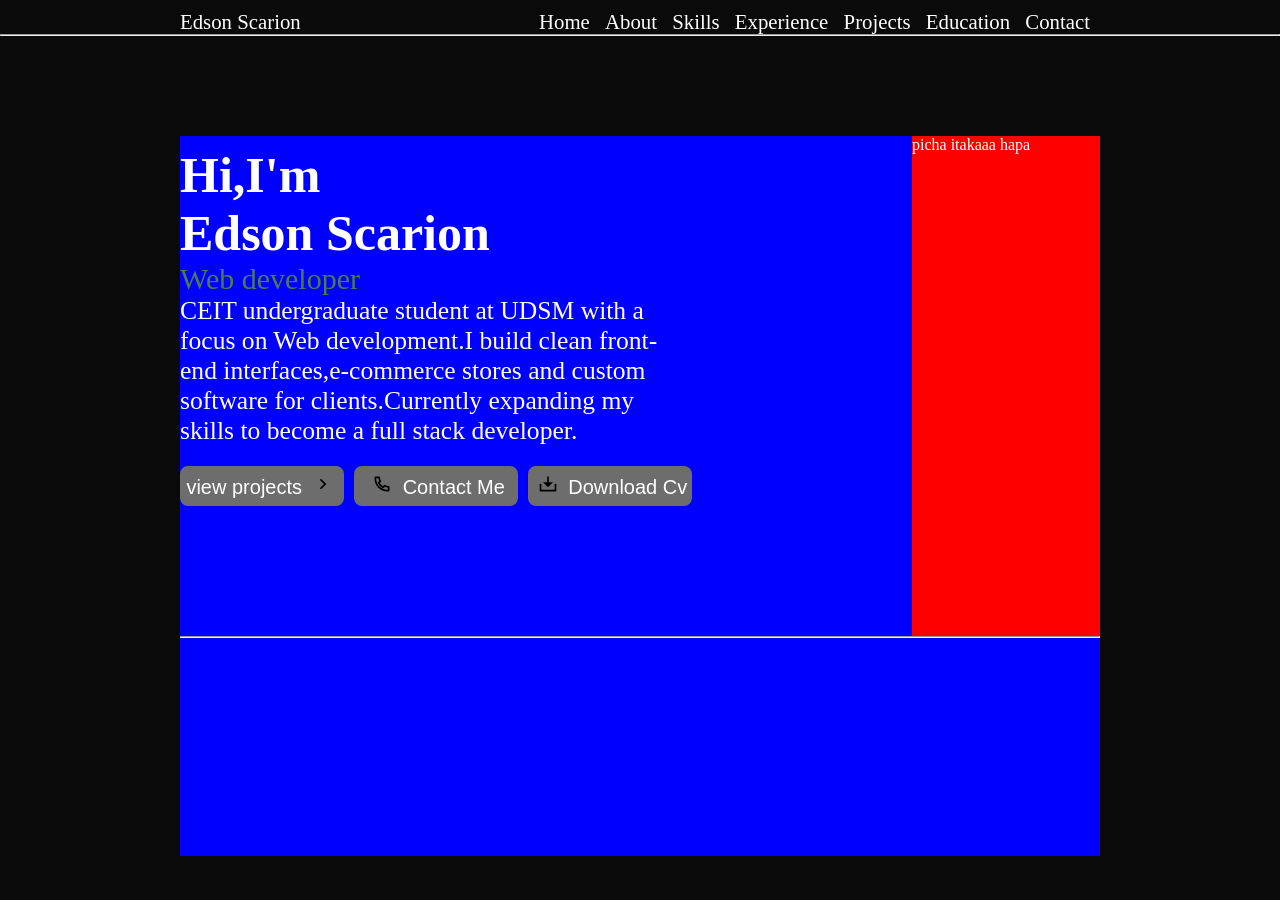
==== website.html @ 33a3bc7f "the second that i was working on my website and today i was working on the first part which is home " ====
<!DOCTYPE html>
<html lang="en">
<head>
    <meta charset="UTF-8">
    <meta name="viewport" content="width=device-width, initial-scale=1.0">
    <title>edtec website</title>
    <link rel="stylesheet" href="website.css">
</head>
<body>
    <header>
        <p>Edson Scarion</p>
        <nav>
            <a href="#">Home</a>
            <a href="#">About</a>
            <a href="#">Skills</a>
            <a href="#">Experience</a>
            <a href="#">Projects</a>
            <a href="#">Education</a>
            <a href="#">Contact</a>
            <a href="#"></a>
        </nav>
    </header>
    <hr>
    <main>
        <div class="home">
         <div class="container">
             <div class="homeExp">
                    <h1>Hi,I'm <br>Edson Scarion</h1>
                    <p class="role">Web developer</p>
                   <p class="brief">CEIT undergraduate student at UDSM
                      with a focus on Web development.I build clean 
                      front-end interfaces,e-commerce stores and custom software
                     for clients.Currently expanding my  skills to become a full stack 
                      developer.
                   </p> 
                   <div class="button">
                     <button>view projects <img src="arrow-right-s-line.svg" alt=""></button>
                     <button><img src="phone-line.svg" alt=""> Contact Me</button>
                     <button><img src="download-2-line.svg" alt=""> Download Cv</button>
                   </div>           
             </div> 
             <div class="homeImage">
                picha itakaaa hapa
             </div>       
         </div>
         <hr>

        </div>
    </main>
</body>
</html>
---- website.css ----
*,body{
    margin: 0;
    padding: 0;
    box-sizing: border-box;
    color: #ffffff;
}
body{
    background-color: #0a0a0a;
}
header{
    display: flex;
    flex-direction: row;
     margin: 10px 180px 0 180px;
     font-size: 1.3rem;
}
nav{
    margin-left: auto;
}
main{
   margin: 100px 180px 0 180px;
}
a{
    padding-left: 10px;
    text-decoration: none; 
}
.home{
    background-color: blue;
    width: 100%;
    height: 80vh;
}
.homeExp{
    width: 40vw;
    margin-top: 10px;
}
.container{
    display: flex;
    flex-direction: row;
    gap: 20px;
}
.homeImage{
    width: 400px;
    height: 500px;
    background-color: red;
    margin-left: 200px;
}
h1{
    font-size: 50px;
}
.role{
    font-size: 30px;
    color: #4a7b57;
}
.brief{
    font-size: 1.6rem;
    color:white ;
}
.button{
    margin-top: 20px;
    display: flex;
    flex-direction: row;
    gap: 10px;
}
button{
    color: white;
    background-color:#6d6d6d ;
    width: 200px;
    height: 40px;
    border-radius: 8px;
    border: 2px solid #6d6d6d;
    justify-content: center;
    font-size: 20px;
}
button img{
    width: 30px;
    height: 20px;
}
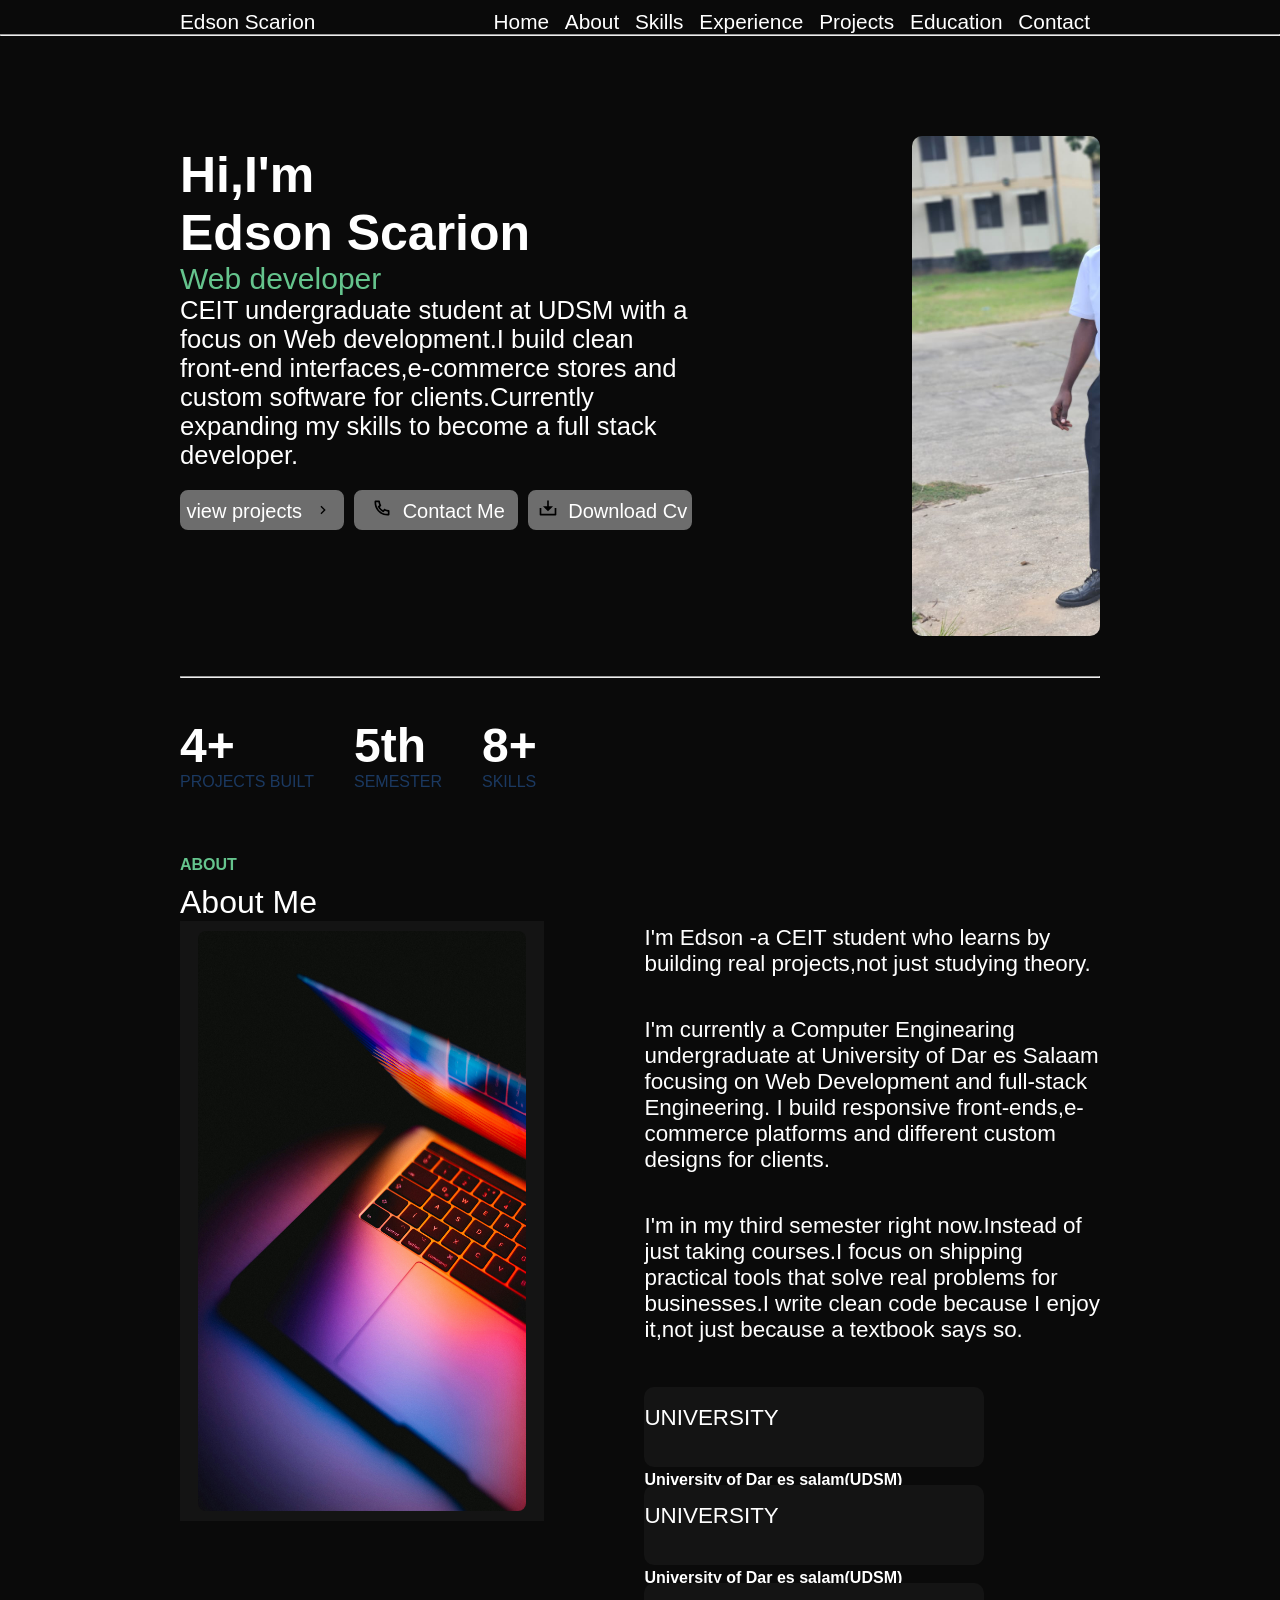
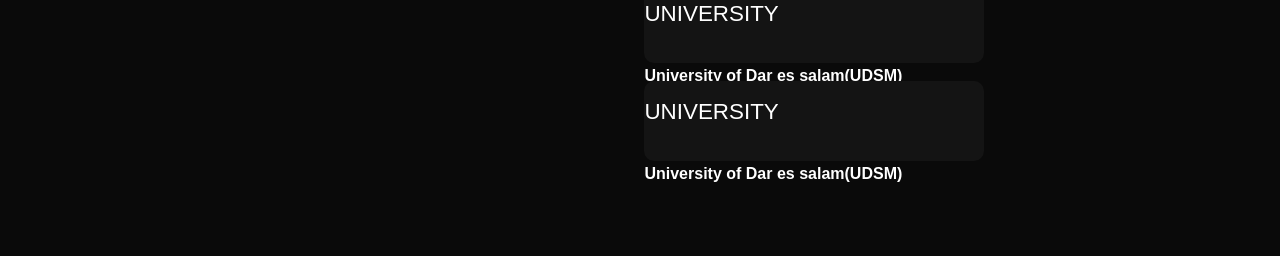
==== commit d7303549: "i was working on the about part and i was finishing the home part for few things" ====
--- a/website.html
+++ b/website.html
@@ -19,8 +19,9 @@
             <a href="#">Contact</a>
             <a href="#"></a>
         </nav>
+       
     </header>
-    <hr>
+   <hr class="separate">
     <main>
         <div class="home">
          <div class="container">
@@ -34,17 +35,76 @@
                       developer.
                    </p> 
                    <div class="button">
-                     <button>view projects <img src="arrow-right-s-line.svg" alt=""></button>
+                     <button >view projects <img src="arrow-right-s-line.svg" alt="" class="first"></button>
                      <button><img src="phone-line.svg" alt=""> Contact Me</button>
                      <button><img src="download-2-line.svg" alt=""> Download Cv</button>
                    </div>           
              </div> 
              <div class="homeImage">
-                picha itakaaa hapa
+                <img src="photo1.jpeg" alt="">
              </div>       
          </div>
          <hr>
+         <div class="homeNumber">
+            <section>
+                <h2>4+</h2>
+                <p>PROJECTS BUILT</p>
+            </section>
+            <section>
+                <h2>5th</h2>
+                <p>SEMESTER</p>
+            </section>
+            <section>
+                <h2>8+</h2>
+                <p>SKILLS</p>
+            </section>
+         </div>
+        </div>
+        <div class="about">
+            <h3>ABOUT</h3>
+            <p class="para">About Me</p>
+            <div class="imageExpl">
+                <div class="image">
+                   <img src="andras-vas-Bd7gNnWJBkU-unsplash.jpg" alt="">
 
+                </div>
+                <div class="content">
+                    <p class="first">
+                        I'm Edson -a CEIT student who learns by building
+                        real projects,not just studying theory.
+                    </p>
+                    <p class="second">
+                        I'm currently a Computer Enginearing undergraduate at University of Dar es Salaam focusing on Web Development and full-stack Engineering.
+                        I build responsive front-ends,e-commerce platforms and different custom designs for clients.
+                    </p>
+                    <p class="third">
+                        I'm in my third semester right now.Instead of just taking courses.I focus on shipping practical tools that solve
+                        real problems for businesses.I write clean code because I enjoy it,not just because a textbook says so.
+                    </p>
+                    <div class="newBtn">
+                        <div class="text one">
+                            <div class="small"><img src="" alt=""></div>
+                            <p>UNIVERSITY</p>
+                            <h4>University of Dar es salam(UDSM)</h4>
+                        </div>
+                        <div class="text two">
+                            <div class="small"><img src="" alt=""></div>
+                            <p>UNIVERSITY</p>
+                            <h4>University of Dar es salam(UDSM)</h4>
+                        </div>
+                        <div class="text three">
+                            <div class="small"><img src="" alt=""></div>
+                            <p>UNIVERSITY</p>
+                            <h4>University of Dar es salam(UDSM)</h4>
+                        </div>
+                        <div class="text four">
+                            <div class="small"><img src="" alt=""></div>
+                            <p>UNIVERSITY</p>
+                            <h4>University of Dar es salam(UDSM)</h4>
+                        </div>                                                                        
+                    </div>
+                </div>
+            </div>
         </div>
     </main>
 </body>
--- a/website.css
+++ b/website.css
@@ -6,12 +6,20 @@
 }
 body{
     background-color: #0a0a0a;
+    font-family: sans-serif,Arial;
+   scrollbar-width: none; 
 }
 header{
     display: flex;
     flex-direction: row;
      margin: 10px 180px 0 180px;
      font-size: 1.3rem;
+    /* position: fixed; */
+    top: 10px;
+}
+.separate{
+    /* position: fixed; */
+    top: 2px;
 }
 nav{
     margin-left: auto;
@@ -24,7 +32,7 @@
     text-decoration: none; 
 }
 .home{
-    background-color: blue;
+    /* background-color: blue; */
     width: 100%;
     height: 80vh;
 }
@@ -40,15 +48,24 @@
 .homeImage{
     width: 400px;
     height: 500px;
-    background-color: red;
+    /* background-color: red; */
     margin-left: 200px;
+   margin-bottom: 40px;
+    border-radius: 10px;
+    overflow: hidden;
 }
+.homeImage img{
+ width: 400px;
+ height: 100%;
+
+}
+
 h1{
     font-size: 50px;
 }
 .role{
     font-size: 30px;
-    color: #4a7b57;
+    color: #65c48d;
 }
 .brief{
     font-size: 1.6rem;
@@ -67,10 +84,99 @@
     height: 40px;
     border-radius: 8px;
     border: 2px solid #6d6d6d;
-    justify-content: center;
     font-size: 20px;
 }
 button img{
     width: 30px;
     height: 20px;
+}
+
+.first{
+   padding-top: 4px;
+}
+.homeNumber{
+    display: flex;
+    flex-direction: row;
+    gap: 40px;
+    margin-top: 40px;
+}
+section{
+    /* background-color: red; */
+    /* width: 0px; */
+    height: 100px;
+}
+section p{
+    color: #1b3961;
+}
+h2{
+    font-size: 3em;
+}
+hr{ 
+  
+    height: 0.01px;
+}
+button:hover{
+    border-color: #65c48d;
+}
+.about{
+    /* background-color: orange; */
+     width: 100%;
+    height: 800px;
+    margin-bottom: 200px;
+}
+.about h3{
+    color: #65c48d;
+    font-size: 1rem;
+    padding-bottom: 10px;
+}
+ .para{
+    font-size: 2em;
+}
+.imageExpl{
+    /* background-color: orangered; */
+    width: 100%;
+    height: 600px;
+    display: flex;
+    flex-direction: row;
+    gap: 100px;
+}
+.image{
+    height: 600px;
+    width: 40%;
+    background-color: #141414;
+    overflow: hidden;
+    text-align: center;
+}
+.image img{
+    border-radius: 8px;
+    margin-top: 10px;
+    width: 90%;
+    height: 580px;
+}
+.content{
+    height: 600px;
+    width: 50%;
+    /* background-color: blue; */
+}
+.content p{
+    font-size: 1.4rem;
+    margin-bottom: 40px;
+}
+.newBtn{
+    /* background-color: yellow; */
+    width: 100%;
+    height: 200px;
+    margin-top: 20px;
+    display: flex;
+    flex-direction: row;
+    flex-wrap: wrap;
+    gap: 10px;
+}
+.text{
+    margin-top: 4px;
+    margin-bottom: 4px;
+    width: 340px;
+    height: 80px;
+    background-color:#141414 ;
+    border-radius: 10px;
 }
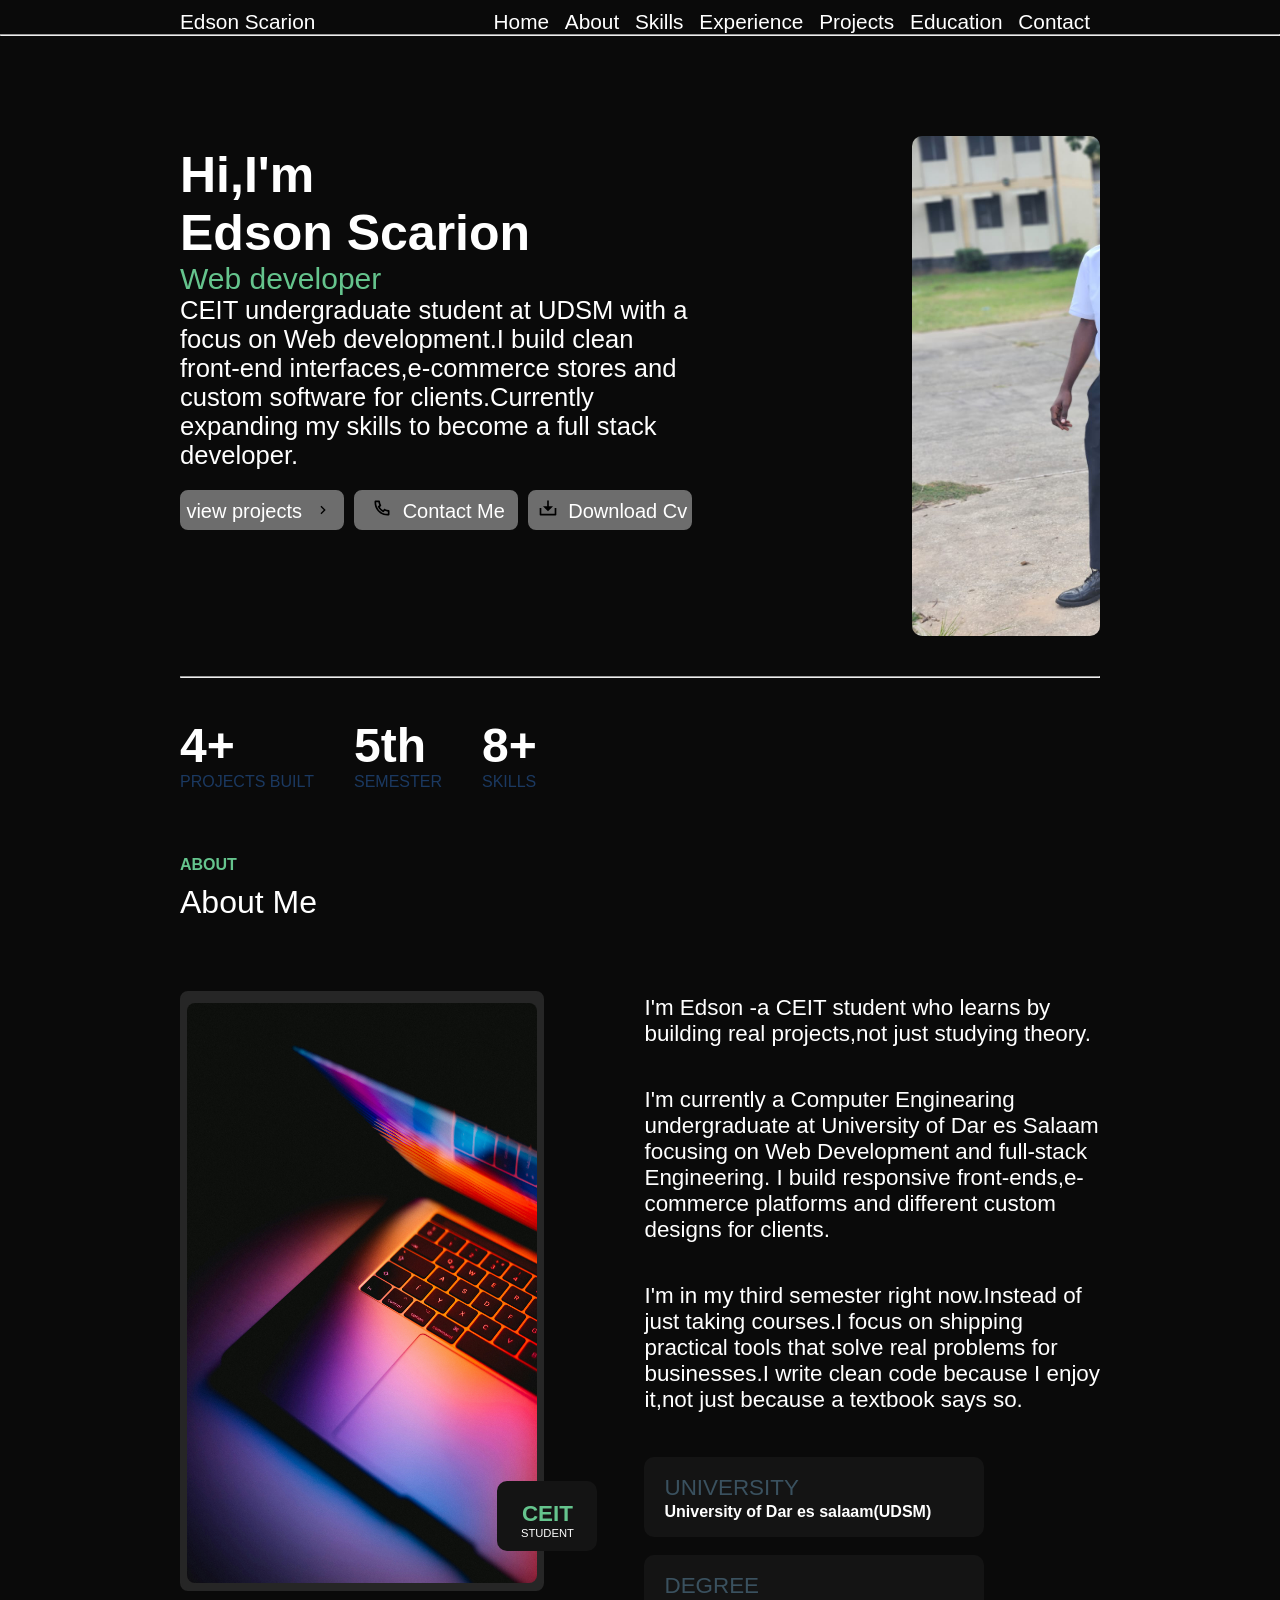
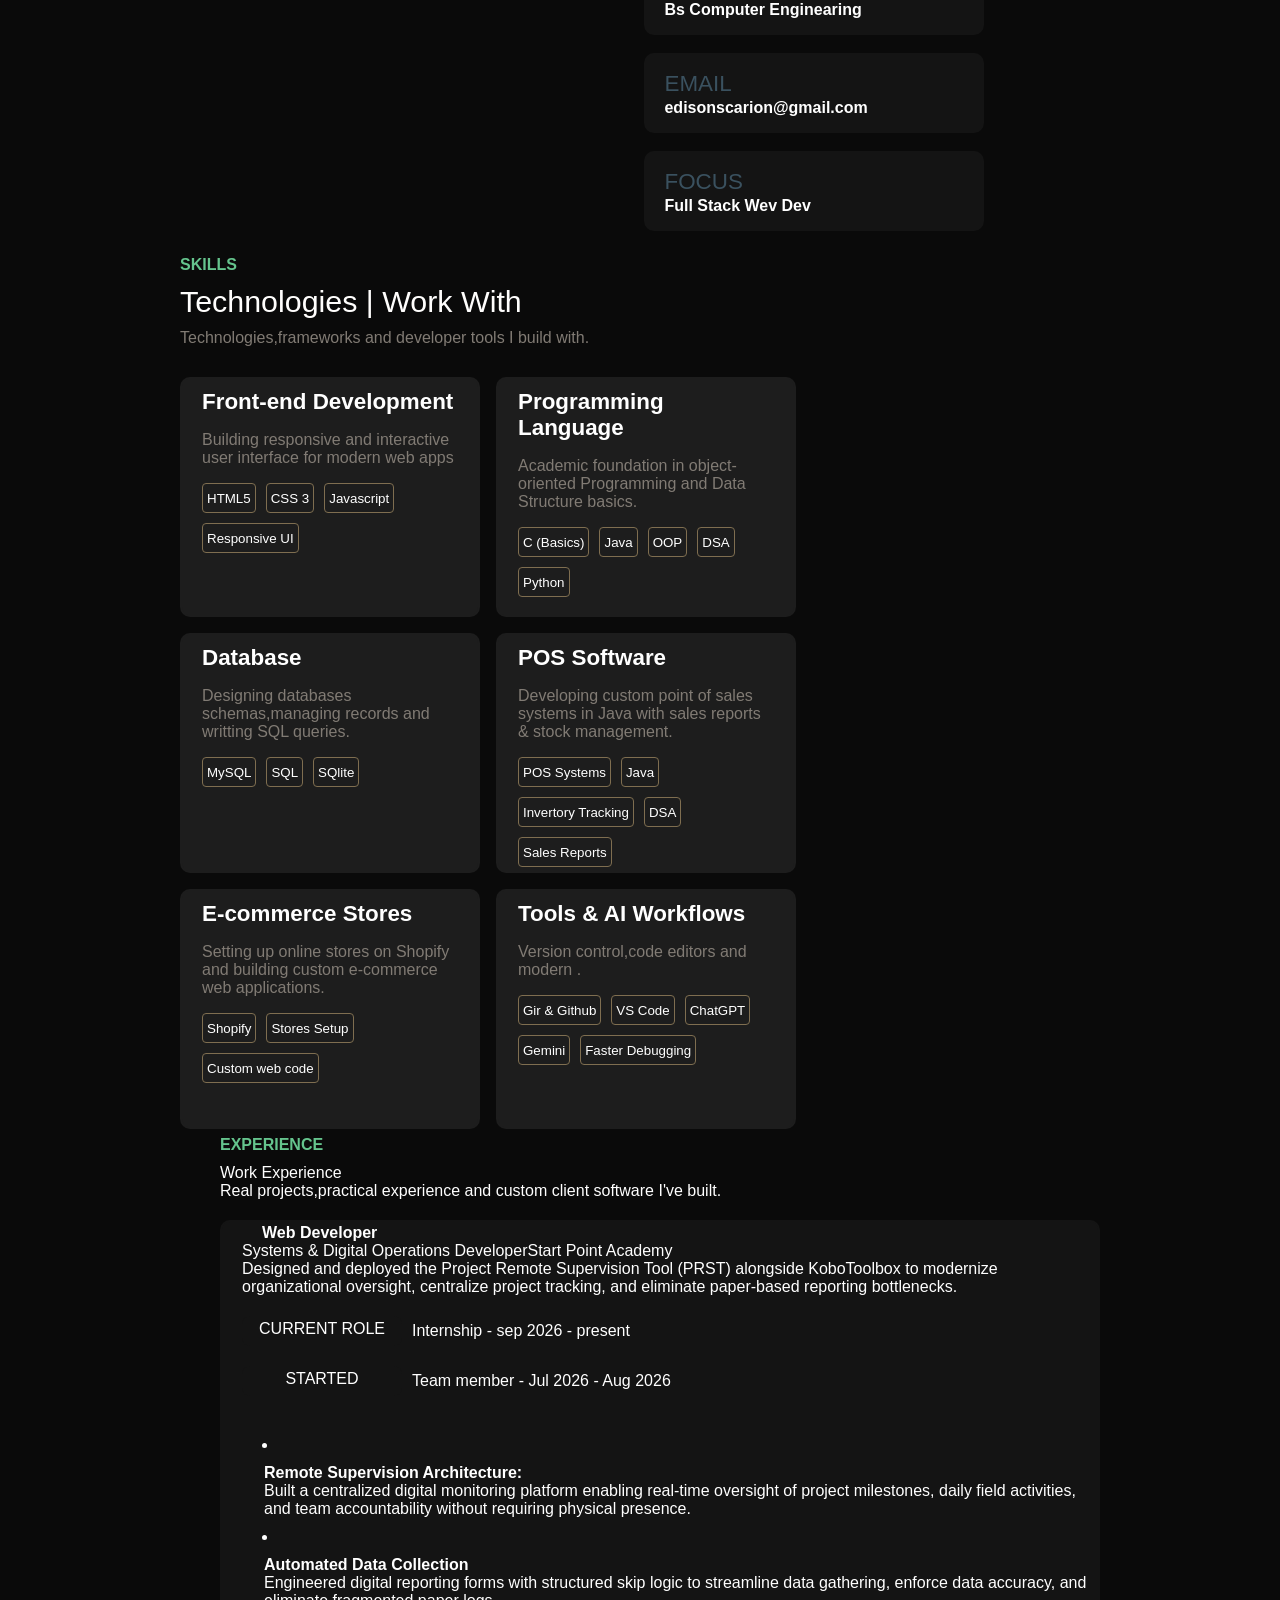
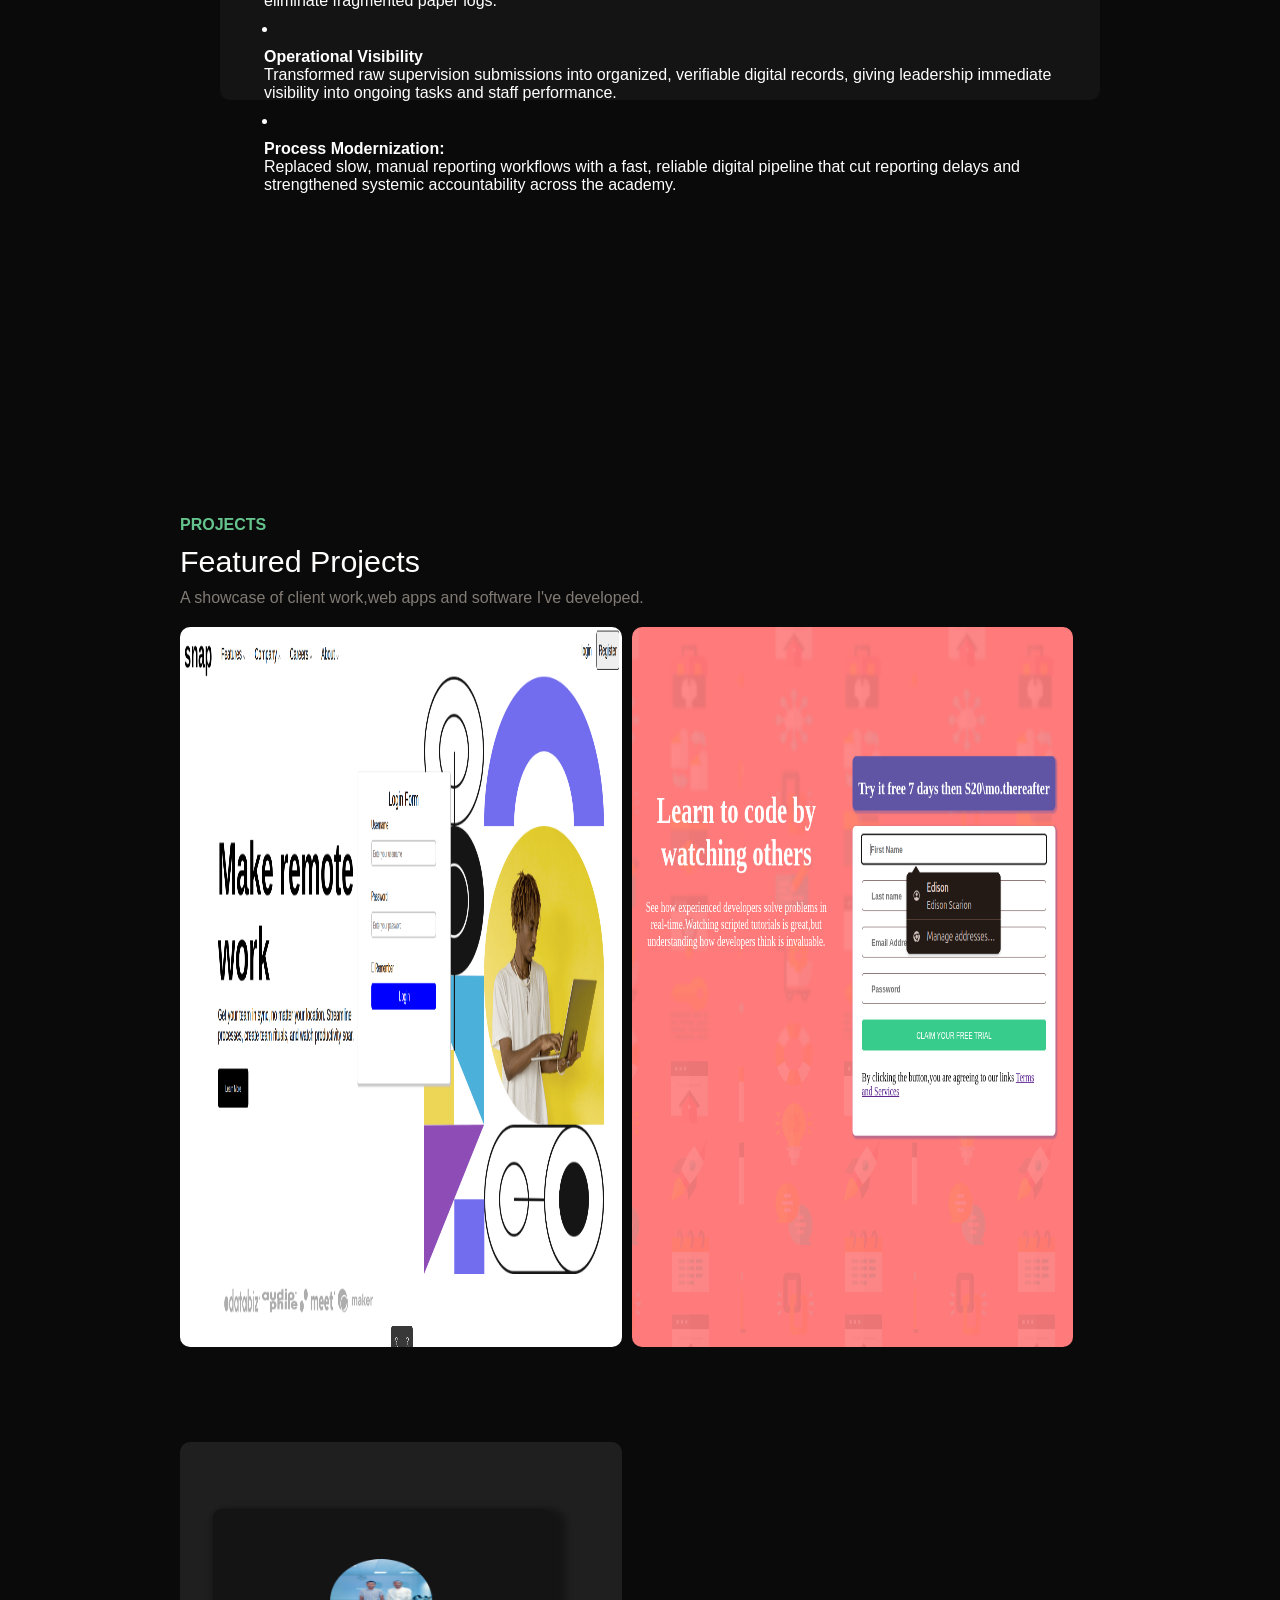
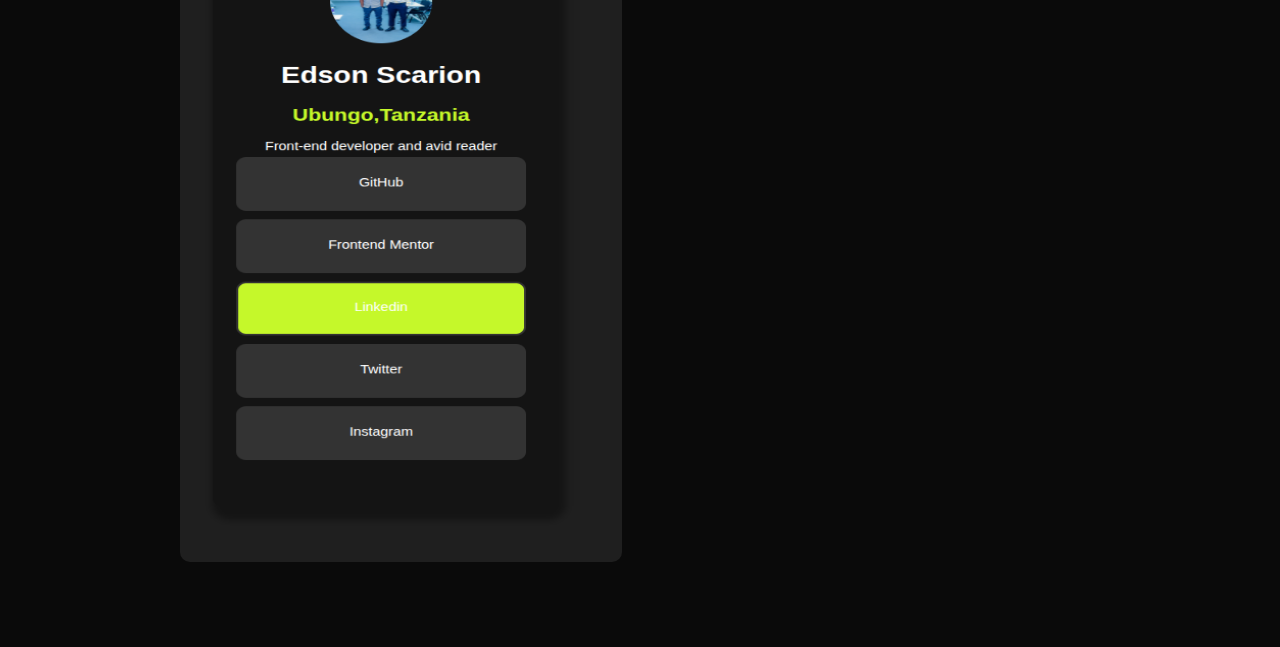
==== commit 0226f790: "another day of working on my website so i work till 2 parts remain on this project" ====
--- a/website.html
+++ b/website.html
@@ -35,9 +35,9 @@
                       developer.
                    </p> 
                    <div class="button">
-                     <button >view projects <img src="arrow-right-s-line.svg" alt="" class="first"></button>
-                     <button><img src="phone-line.svg" alt=""> Contact Me</button>
-                     <button><img src="download-2-line.svg" alt=""> Download Cv</button>
+                     <button id="btn">view projects <img src="arrow-right-s-line.svg" alt="" class="first"></button>
+                     <button id="btn"><img src="phone-line.svg" alt=""> Contact Me</button>
+                     <button id="btn"><img src="download-2-line.svg" alt=""> Download Cv</button>
                    </div>           
              </div> 
              <div class="homeImage">
@@ -63,7 +63,12 @@
         <div class="about">
             <h3>ABOUT</h3>
             <p class="para">About Me</p>
+            <div class="ceit">
+                      <h5>CEIT</h5>
+                      <P>STUDENT</P>
+            </div>         
             <div class="imageExpl">
+               
                 <div class="image">
                    <img src="andras-vas-Bd7gNnWJBkU-unsplash.jpg" alt="">
 
@@ -85,25 +90,153 @@
                         <div class="text one">
                             <div class="small"><img src="" alt=""></div>
                             <p>UNIVERSITY</p>
-                            <h4>University of Dar es salam(UDSM)</h4>
+                            <h4>University of Dar es salaam(UDSM)</h4>
                         </div>
                         <div class="text two">
                             <div class="small"><img src="" alt=""></div>
-                            <p>UNIVERSITY</p>
-                            <h4>University of Dar es salam(UDSM)</h4>
+                            <p>DEGREE</p>
+                            <h4>Bs Computer Enginearing</h4>
                         </div>
                         <div class="text three">
                             <div class="small"><img src="" alt=""></div>
-                            <p>UNIVERSITY</p>
-                            <h4>University of Dar es salam(UDSM)</h4>
+                            <p>EMAIL</p>
+                            <h4>edisonscarion@gmail.com</h4>
                         </div>
                         <div class="text four">
                             <div class="small"><img src="" alt=""></div>
-                            <p>UNIVERSITY</p>
-                            <h4>University of Dar es salam(UDSM)</h4>
+                            <p>FOCUS</p>
+                            <h4>Full Stack Wev Dev</h4>
                         </div>                                                                        
                     </div>
                 </div>
+            </div>
+        </div>
+        <div class="skills">
+            <h3>SKILLS</h3>
+            <p class="head">Technologies | Work With</p>
+            <p class="head2">Technologies,frameworks and developer tools I  build with.</p>
+            <div class="inside">
+             <div class="skillDiv">
+                   <h5>Front-end Development</h5>
+                   <p>Building responsive and interactive user interface for modern web apps</p>
+                  <div class="contDiv">
+                       <button >HTML5</button>
+                      <button>CSS 3</button>
+                      <button>Javascript</button>
+                      <button>Responsive UI</button>
+                    
+                   </div>
+             </div>       
+             <div class="skillDiv">
+                   <h5>Programming Language</h5>
+                   <p>Academic foundation in object-oriented Programming and Data Structure basics.</p>
+                  <div class="contDiv">
+                       <button >C (Basics)</button>
+                      <button>Java</button>
+                      <button>OOP</button>
+                      <button>DSA</button>
+                      <button>Python</button>
+                   </div>
+             </div>       
+             <div class="skillDiv">
+                   <h5>Database</h5>
+                   <p>Designing databases schemas,managing records and writting SQL queries.</p>
+                  <div class="contDiv">
+                       <button >MySQL</button>
+                      <button>SQL</button>
+                      <button>SQlite</button>
+                     
+                   </div>
+             </div>  
+             <div class="skillDiv">
+                   <h5>POS Software</h5>
+                   <p>Developing custom point of sales systems in Java with sales reports & stock management.</p>
+                  <div class="contDiv">
+                       <button >POS Systems</button>
+                      <button>Java</button>
+                      <button>Invertory Tracking</button>
+                      <button>DSA</button>
+                      <button>Sales Reports</button>
+                   </div>
+             </div> 
+             <div class="skillDiv">
+                   <h5>E-commerce Stores</h5>
+                   <p>Setting up online stores on Shopify and  building custom e-commerce web applications.</p>
+                  <div class="contDiv">
+                       <button >Shopify</button>
+                      <button>Stores Setup</button>
+                      <button>Custom web code</button>
+                     
+                   </div>
+             </div> 
+              <div class="skillDiv">
+                   <h5>Tools & AI Workflows</h5>
+                   <p>Version control,code editors and modern .</p>
+                  <div class="contDiv">
+                       <button >Gir & Github</button>
+                      <button>VS Code</button>
+                      <button>ChatGPT</button>
+                      <button>Gemini</button>
+                      <button>Faster Debugging</button>
+                   </div>
+             </div>                
+
+            </div>
+        </div>
+        <div class="work">
+            <h3>EXPERIENCE</h3>
+            <p>Work Experience</p>
+            <p class="long">Real projects,practical experience and custom client software I've built.</p>
+
+            <div class="wevDiv">
+                <h4>Web Developer</h4>
+                <p>Systems & Digital Operations DeveloperStart Point Academy</p>
+                <p>Designed and deployed the Project Remote Supervision Tool (PRST) alongside KoboToolbox to modernize organizational oversight, centralize project tracking, and eliminate paper-based reporting bottlenecks.</p>
+              <div class="duties">
+                <div class="now">
+                    <div class="position">CURRENT ROLE</div>
+                    <div class="posExpl">Internship - sep 2026 - present</div>
+                </div>
+                <div class="now">
+                    <div class="position">STARTED</div>
+                    <div class="posExpl">Team member - Jul 2026 - Aug 2026</div>
+                </div>
+             </div>                
+                <li>
+                    <ul>
+                        <h6>Remote Supervision Architecture:</h6><p>Built a centralized digital monitoring platform enabling real-time oversight of project milestones, daily field activities, and team accountability without requiring physical presence.</p>
+                    </ul>
+                </li>
+                <li>
+                    <ul>
+                        <h6>Automated Data Collection</h6>
+                        <p>Engineered digital reporting forms with structured skip logic to streamline data gathering, enforce data accuracy, and eliminate fragmented paper logs.</p>
+                    </ul>
+                </li>    
+                <li>
+                    <ul>
+                        <h6>Operational Visibility</h6>
+                        <p>Transformed raw supervision submissions into organized, verifiable digital records, giving leadership immediate visibility into ongoing tasks and staff performance.</p>
+
+                    </ul>
+                </li>
+                <li>    
+                    <ul>
+                        <h6>Process Modernization:</h6>
+                        <p>Replaced slow, manual reporting workflows with a fast, reliable digital pipeline that cut reporting delays and strengthened systemic accountability across the academy.</p>
+                    </ul>
+                </li>
+              
+            </div>
+        </div>
+        <div class="projects">
+            <h3>PROJECTS</h3>
+            <p class="head">Featured Projects</p>
+            <p class="head2">A showcase of client work,web apps and software I've developed.</p>
+            <div class="projectImg">
+                <div class="imgProject"><img src="Pasted image (2).png" alt=""></div>
+                <div class="imgProject"><img src="Screenshot from 2026-11-20 00-54-37.png" alt=""></div>
+                <div class="imgProject"><img src="Screenshot from 2026-11-20 00-50-39.png" alt=""></div>
             </div>
         </div>
     </main>
--- a/website.css
+++ b/website.css
@@ -77,7 +77,7 @@
     flex-direction: row;
     gap: 10px;
 }
-button{
+#btn{
     color: white;
     background-color:#6d6d6d ;
     width: 200px;
@@ -86,7 +86,7 @@
     border: 2px solid #6d6d6d;
     font-size: 20px;
 }
-button img{
+#btn img{
     width: 30px;
     height: 20px;
 }
@@ -141,16 +141,37 @@
     gap: 100px;
 }
 .image{
+    border: 2px solid #262626;
+
+    border-radius: 8px;
     height: 600px;
     width: 40%;
-    background-color: #141414;
+    background-color: #262626;
     overflow: hidden;
     text-align: center;
+}
+.ceit{
+    text-align: center;
+    position: relative;
+    left: 34.5%;
+    top: 70%;
+    width: 100px;
+    height: 70px;
+    background-color: #141414;
+    border-radius: 10px;
+}
+.ceit h5{
+    font-size: 1.4rem;
+    padding-top: 20px;
+    color: #65c48d;
+}
+.ceit p{
+    font-size: 0.7rem;
 }
 .image img{
     border-radius: 8px;
     margin-top: 10px;
-    width: 90%;
+    width: 97%;
     height: 580px;
 }
 .content{
@@ -179,4 +200,180 @@
     height: 80px;
     background-color:#141414 ;
     border-radius: 10px;
-}+}
+h4{
+    padding-top: 1px;
+    margin-top: 1px;
+   padding-left: 20px;
+}
+.text p{
+    color: #3a515f;
+    padding-left: 20px;
+    margin-bottom: 0px;
+    padding-bottom: 0px;
+}
+.work{
+     width: 100%;
+    height: 800px;
+    margin-bottom: 200px;
+    padding-top: 20px;
+    padding-left: 40px;
+    padding-bottom: 8px;
+}
+.wevDiv{
+    border-radius: 10px;
+    background-color:#141414 ;
+    border: 2px solid #141414;
+    width: 100%;
+    height: 480px;
+    margin-top: 10px;
+    padding-left: 20px;
+}
+h6{
+    font-size: 1rem;
+}
+li{
+    margin-left: 20px;
+}
+ul{ 
+    padding-left: 2px;
+    padding-top: 10px;
+    padding-bottom: 10px;
+}
+.long{
+    padding-bottom: 10px;
+}
+.duties{
+    width: 100%;
+    height: 120px;
+  
+}
+.now{
+    gap: 10px;
+    display: flex;
+    flex-direction: row;
+    align-items: center;
+    margin-top: 20px;
+}
+.position{
+    width: 160px;
+    height: 30px;
+    border-radius: 8px;
+    background-color: #141414 ;
+    padding-top: 4px;
+     border-radius: 2px solid #141414 ;
+     text-align: center;
+}
+.position:hover{
+    background-color: #65c48d;
+    border: 2px solid #65c48d;
+}
+.work h3{
+    color: #65c48d;
+    font-size: 1rem;
+    padding-bottom: 10px;
+}
+
+
+/* this part was dedicated clear for stle the div for skill */
+
+.skills{
+     width: 100%;
+    height: 660px;
+    margin-bottom: 200px;
+    /* background-color: orangered; */
+}
+.skills h3{
+    color:#65c48d ;
+     font-size: 1rem;
+    padding-bottom: 10px;
+}
+.head{
+    font-size: 1.9rem;
+    color: #fffefd;
+    padding-bottom: 10px;
+}
+.inside{
+    padding-top: 20px;
+    margin-top: 10px;
+    width: 100%;
+    height: 540px;
+    /* background-color: blue; */
+    display: flex;
+    flex-direction: row;
+    flex-wrap: wrap;
+    gap: 16px;
+}
+.skillDiv{
+    /* margin-top: 50px; */
+    width: 300px;
+    height: 240px;
+    background-color: #1d1d1d;
+    border-radius: 10px;
+    padding: 10px 20px;
+    border: 2px solid #1d1d1d;
+}
+.skillDiv p{
+    padding-bottom: 16px;
+    color: #817b74;
+}
+.head2{
+    color: #817b74;
+}
+.skillDiv h5{
+    font-size: 1.4rem;
+    color: white;
+      padding-bottom: 16px;
+}
+.contDiv{
+    display: flex;
+    flex-direction: row;
+    flex-wrap: wrap;
+    gap: 10px;
+}
+.contDiv button{
+    color: white;
+    padding-left: 4px;
+    padding-right: 4px;
+ height: 30px;
+ border: 0.5px solid #7f6e50 ;
+ background-color: #1d1d1d;
+ border-radius: 4px;
+}
+
+
+/* after styling the work div now its the time for styling the projects div so i start it here */
+
+.projects{
+    width: 100%;
+    height: 800px;
+    margin-bottom: 200px;
+   
+}
+.projects h3{
+    color:#65c48d ;
+     font-size: 1rem;
+    padding-bottom: 10px;
+}
+.projectImg{
+    margin-top: 20px;
+    width: 100%;
+    height: 180vh;
+
+    display: flex;
+    flex-direction: row;
+    flex-wrap: wrap;
+    gap: 10px;
+}
+.imgProject{
+    padding-bottom: 0px;
+    border-radius: 10px;
+width: 48%;
+height: 80vh;
+
+overflow: hidden;
+}
+.imgProject img{
+    width: 100%;
+    height: 100%;
+}
